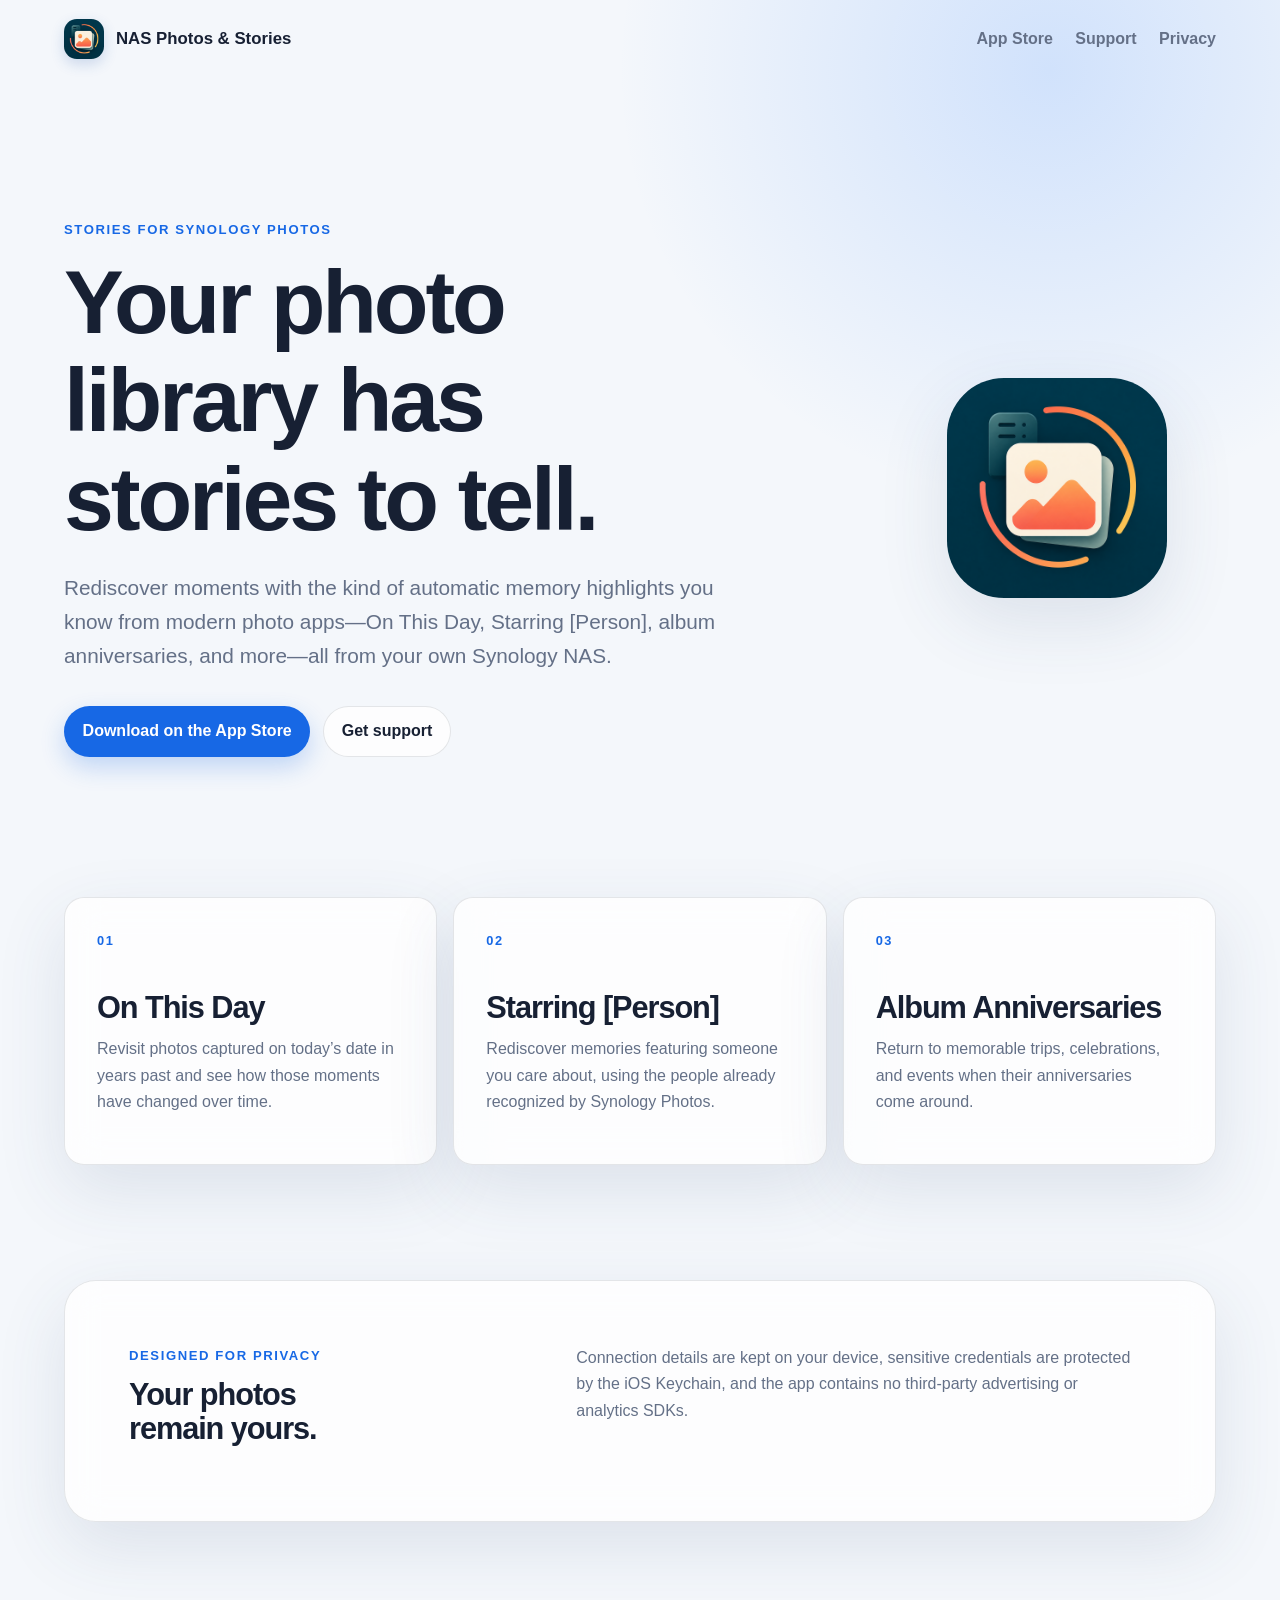
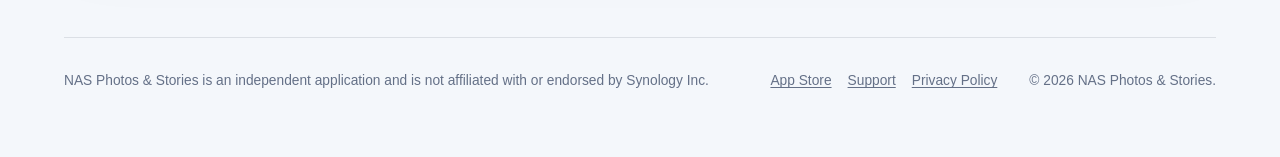
==== index.html @ 628e626d "Stories accent" ====
<!doctype html>
<html lang="en">
<head>
  <meta charset="utf-8">
  <meta name="viewport" content="width=device-width, initial-scale=1">
  <meta name="description" content="Bring Stories to your Synology Photos library with On This Day, Starring a Person, album anniversaries, and more—all from your own NAS.">
  <meta name="color-scheme" content="light dark">
  <title>NAS Photos &amp; Stories</title>
  <link rel="icon" href="assets/app-icon.png">
  <link rel="stylesheet" href="styles.css">
</head>
<body>
  <a class="skip-link" href="#main">Skip to content</a>

  <header class="site-header">
    <a class="brand" href="index.html" aria-label="NAS Photos &amp; Stories home">
      <img src="assets/app-icon.png" width="40" height="40" alt="">
      <span>NAS Photos &amp; Stories</span>
    </a>
    <nav aria-label="Main navigation">
      <a href="https://apps.apple.com/app/nas-photos-stories/id6807876024">App Store</a>
      <a href="support.html">Support</a>
      <a href="privacy.html">Privacy</a>
    </nav>
  </header>

  <main id="main">
    <section class="hero" aria-labelledby="hero-title">
      <div class="hero-copy">
        <p class="eyebrow">Stories for Synology Photos</p>
        <h1 id="hero-title">Your photo library has stories to tell.</h1>
        <p class="intro">Rediscover moments with the kind of automatic memory highlights you know from modern photo apps—On This Day, Starring [Person], album anniversaries, and more—all from your own Synology NAS.</p>
        <div class="hero-actions">
          <a class="button primary" href="https://apps.apple.com/app/nas-photos-stories/id6807876024">Download on the App Store</a>
          <a class="button secondary" href="support.html">Get support</a>
        </div>
      </div>
      <div class="app-mark" aria-hidden="true">
        <img src="assets/app-icon.png" width="220" height="220" alt="">
      </div>
    </section>

    <section class="feature-grid" aria-label="Features">
      <article class="feature-card">
        <span class="feature-number">01</span>
        <h2>On This Day</h2>
        <p>Revisit photos captured on today’s date in years past and see how those moments have changed over time.</p>
      </article>
      <article class="feature-card">
        <span class="feature-number">02</span>
        <h2>Starring [Person]</h2>
        <p>Rediscover memories featuring someone you care about, using the people already recognized by Synology Photos.</p>
      </article>
      <article class="feature-card">
        <span class="feature-number">03</span>
        <h2>Album Anniversaries</h2>
        <p>Return to memorable trips, celebrations, and events when their anniversaries come around.</p>
      </article>
    </section>

    <section class="privacy-callout" aria-labelledby="privacy-title">
      <div>
        <p class="eyebrow">Designed for privacy</p>
        <h2 id="privacy-title">Your photos remain yours.</h2>
      </div>
      <p>Connection details are kept on your device, sensitive credentials are protected by the iOS Keychain, and the app contains no third-party advertising or analytics SDKs.</p>
    </section>
  </main>

  <footer>
    <p>NAS Photos &amp; Stories is an independent application and is not affiliated with or endorsed by Synology Inc.</p>
    <div class="footer-links">
      <a href="https://apps.apple.com/app/nas-photos-stories/id6807876024">App Store</a>
      <a href="support.html">Support</a>
      <a href="privacy.html">Privacy Policy</a>
    </div>
    <p>&copy; 2026 NAS Photos &amp; Stories.</p>
  </footer>
</body>
</html>
---- styles.css ----
:root {
  color-scheme: light dark;
  --page: #f4f7fb;
  --surface: rgba(255, 255, 255, 0.78);
  --surface-solid: #ffffff;
  --ink: #172033;
  --muted: #647087;
  --line: rgba(23, 32, 51, 0.11);
  --accent: #1768e5;
  --accent-strong: #0c4eb8;
  --accent-soft: #e2edff;
  --shadow: 0 24px 70px rgba(47, 72, 117, 0.12);
  --radius-large: 2rem;
  --radius-medium: 1.25rem;
  font-family: -apple-system, BlinkMacSystemFont, "SF Pro Text", "Helvetica Neue", sans-serif;
  font-synthesis: none;
}

* {
  box-sizing: border-box;
}

html {
  scroll-behavior: smooth;
}

body {
  min-width: 20rem;
  margin: 0;
  color: var(--ink);
  background:
    radial-gradient(circle at 82% 4%, rgba(68, 142, 255, 0.2), transparent 27rem),
    var(--page);
  font-size: 1rem;
  line-height: 1.65;
}

a {
  color: var(--accent);
  text-decoration-thickness: 0.08em;
  text-underline-offset: 0.18em;
}

a:hover {
  color: var(--accent-strong);
}

a:focus-visible {
  outline: 3px solid var(--accent);
  outline-offset: 4px;
  border-radius: 0.35rem;
}

.skip-link {
  position: fixed;
  top: 1rem;
  left: 1rem;
  z-index: 10;
  padding: 0.65rem 0.9rem;
  color: white;
  background: var(--accent-strong);
  transform: translateY(-160%);
}

.skip-link:focus {
  transform: translateY(0);
}

.site-header,
main,
footer {
  width: min(72rem, calc(100% - 2rem));
  margin-inline: auto;
}

.site-header {
  display: flex;
  align-items: center;
  justify-content: space-between;
  padding-block: 1.2rem;
}

.brand {
  display: inline-flex;
  align-items: center;
  gap: 0.75rem;
  color: var(--ink);
  font-size: 1.05rem;
  font-weight: 700;
  text-decoration: none;
}

.brand img {
  display: block;
  border-radius: 0.8rem;
  box-shadow: 0 5px 14px rgba(38, 91, 176, 0.2);
}

nav {
  display: flex;
  gap: 1.4rem;
}

nav a {
  color: var(--muted);
  font-weight: 600;
  text-decoration: none;
}

nav a:hover,
nav a[aria-current="page"] {
  color: var(--ink);
}

.hero {
  display: grid;
  grid-template-columns: minmax(0, 1.4fr) minmax(14rem, 0.6fr);
  align-items: center;
  gap: clamp(2rem, 7vw, 6rem);
  min-height: min(45rem, calc(100vh - 5rem));
  padding-block: clamp(4rem, 11vw, 9rem);
}

.hero-copy {
  max-width: 48rem;
}

.eyebrow {
  margin: 0 0 0.75rem;
  color: var(--accent);
  font-size: 0.82rem;
  font-weight: 750;
  letter-spacing: 0.12em;
  text-transform: uppercase;
}

h1,
h2,
p {
  text-wrap: pretty;
}

h1,
h2 {
  margin-top: 0;
  line-height: 1.1;
  letter-spacing: -0.035em;
}

h1 {
  max-width: 14ch;
  margin-bottom: 1.4rem;
  font-size: clamp(2.8rem, 7vw, 5.8rem);
}

h2 {
  margin-bottom: 0.7rem;
  font-size: clamp(1.35rem, 2.4vw, 2rem);
}

p {
  margin-block: 0 1rem;
}

.intro {
  max-width: 43rem;
  color: var(--muted);
  font-size: clamp(1.1rem, 2vw, 1.3rem);
}

.hero-actions {
  display: flex;
  flex-wrap: wrap;
  gap: 0.8rem;
  margin-top: 2rem;
}

.button {
  display: inline-flex;
  align-items: center;
  justify-content: center;
  min-height: 3rem;
  padding: 0.7rem 1.1rem;
  border: 1px solid transparent;
  border-radius: 999px;
  font-weight: 700;
  text-decoration: none;
}

.button.primary {
  color: white;
  background: var(--accent);
  box-shadow: 0 10px 25px rgba(23, 104, 229, 0.24);
}

.button.primary:hover {
  color: white;
  background: var(--accent-strong);
}

.button.secondary {
  color: var(--ink);
  border-color: var(--line);
  background: var(--surface);
}

.app-mark {
  display: grid;
  place-items: center;
  aspect-ratio: 1;
}

.app-mark img {
  display: block;
  width: min(100%, 13.75rem);
  height: auto;
  border-radius: 26%;
  box-shadow: var(--shadow);
}

.feature-grid {
  display: grid;
  grid-template-columns: repeat(3, minmax(0, 1fr));
  gap: 1rem;
  margin-bottom: 1rem;
}

.feature-card,
.support-card,
.privacy-callout,
.contact-card,
.document-content {
  border: 1px solid var(--line);
  background: var(--surface);
  box-shadow: var(--shadow);
  backdrop-filter: blur(18px);
  -webkit-backdrop-filter: blur(18px);
}

.feature-card,
.support-card {
  padding: clamp(1.35rem, 3vw, 2rem);
  border-radius: var(--radius-medium);
}

.feature-number {
  display: block;
  margin-bottom: 2.5rem;
  color: var(--accent);
  font-size: 0.8rem;
  font-weight: 800;
  letter-spacing: 0.12em;
}

.feature-card p,
.support-card p,
.privacy-callout > p,
.contact-card > div:last-child,
.document-content p {
  color: var(--muted);
}

.privacy-callout,
.contact-card {
  display: grid;
  grid-template-columns: minmax(0, 0.75fr) minmax(0, 1.25fr);
  gap: clamp(2rem, 8vw, 7rem);
  align-items: start;
  margin-block: clamp(4rem, 9vw, 8rem);
  padding: clamp(1.6rem, 5vw, 4rem);
  border-radius: var(--radius-large);
}

.privacy-callout p:last-child,
.contact-card p:last-child {
  margin-bottom: 0;
}

.document-page {
  max-width: 64rem;
  padding-block: clamp(4rem, 9vw, 7rem);
}

.document-header {
  margin-bottom: clamp(2.5rem, 7vw, 5rem);
}

.document-header h1 {
  max-width: 18ch;
  font-size: clamp(2.8rem, 7vw, 5rem);
}

.updated {
  color: var(--muted);
  font-size: 0.9rem;
}

.document-content {
  padding: clamp(1.5rem, 6vw, 4.5rem);
  border-radius: var(--radius-large);
}

.document-content section + section {
  padding-top: 2rem;
  border-top: 1px solid var(--line);
  margin-top: 2rem;
}

.document-content h2,
.support-card h2,
.contact-card h2 {
  letter-spacing: -0.02em;
}

.document-content a,
.support-card a,
.contact-card a {
  font-weight: 650;
}

.support-header .button {
  margin-top: 1rem;
}

.support-grid {
  display: grid;
  grid-template-columns: repeat(2, minmax(0, 1fr));
  gap: 1rem;
}

.support-card h2 {
  font-size: 1.25rem;
}

code {
  padding: 0.12em 0.3em;
  border: 1px solid var(--line);
  border-radius: 0.3rem;
  color: var(--ink);
  background: var(--accent-soft);
  font-size: 0.88em;
  overflow-wrap: anywhere;
}

footer {
  display: grid;
  grid-template-columns: minmax(0, 1fr) auto auto;
  gap: 2rem;
  align-items: start;
  padding-block: 2rem 3rem;
  border-top: 1px solid var(--line);
  color: var(--muted);
  font-size: 0.86rem;
}

.footer-links {
  display: flex;
  gap: 1rem;
}

footer a {
  color: var(--muted);
}

@media (max-width: 48rem) {
  .hero {
    grid-template-columns: 1fr;
    min-height: auto;
  }

  .app-mark {
    grid-row: 1;
    justify-content: start;
    width: 8rem;
  }

  .feature-grid,
  .support-grid,
  .privacy-callout,
  .contact-card {
    grid-template-columns: 1fr;
  }

  footer {
    grid-template-columns: 1fr;
    gap: 0.8rem;
  }
}

@media (max-width: 32rem) {
  .site-header {
    align-items: flex-start;
  }

  .brand span {
    display: none;
  }

  nav {
    gap: 1rem;
  }

  h1 {
    font-size: clamp(2.4rem, 13vw, 3.4rem);
  }

  .hero-actions {
    align-items: stretch;
    flex-direction: column;
  }
}

@media (prefers-reduced-motion: reduce) {
  html {
    scroll-behavior: auto;
  }
}

@media (prefers-color-scheme: dark) {
  :root {
    --page: #0a1020;
    --surface: rgba(22, 31, 51, 0.8);
    --surface-solid: #161f33;
    --ink: #f5f8ff;
    --muted: #adb8cc;
    --line: rgba(219, 229, 255, 0.13);
    --accent: #70a9ff;
    --accent-strong: #9fc5ff;
    --accent-soft: #182d51;
    --shadow: 0 24px 70px rgba(0, 0, 0, 0.25);
  }

  body {
    background:
      radial-gradient(circle at 82% 4%, rgba(29, 92, 188, 0.25), transparent 27rem),
      var(--page);
  }

  .button.primary {
    color: #081126;
  }

  .button.primary:hover {
    color: #081126;
  }

}
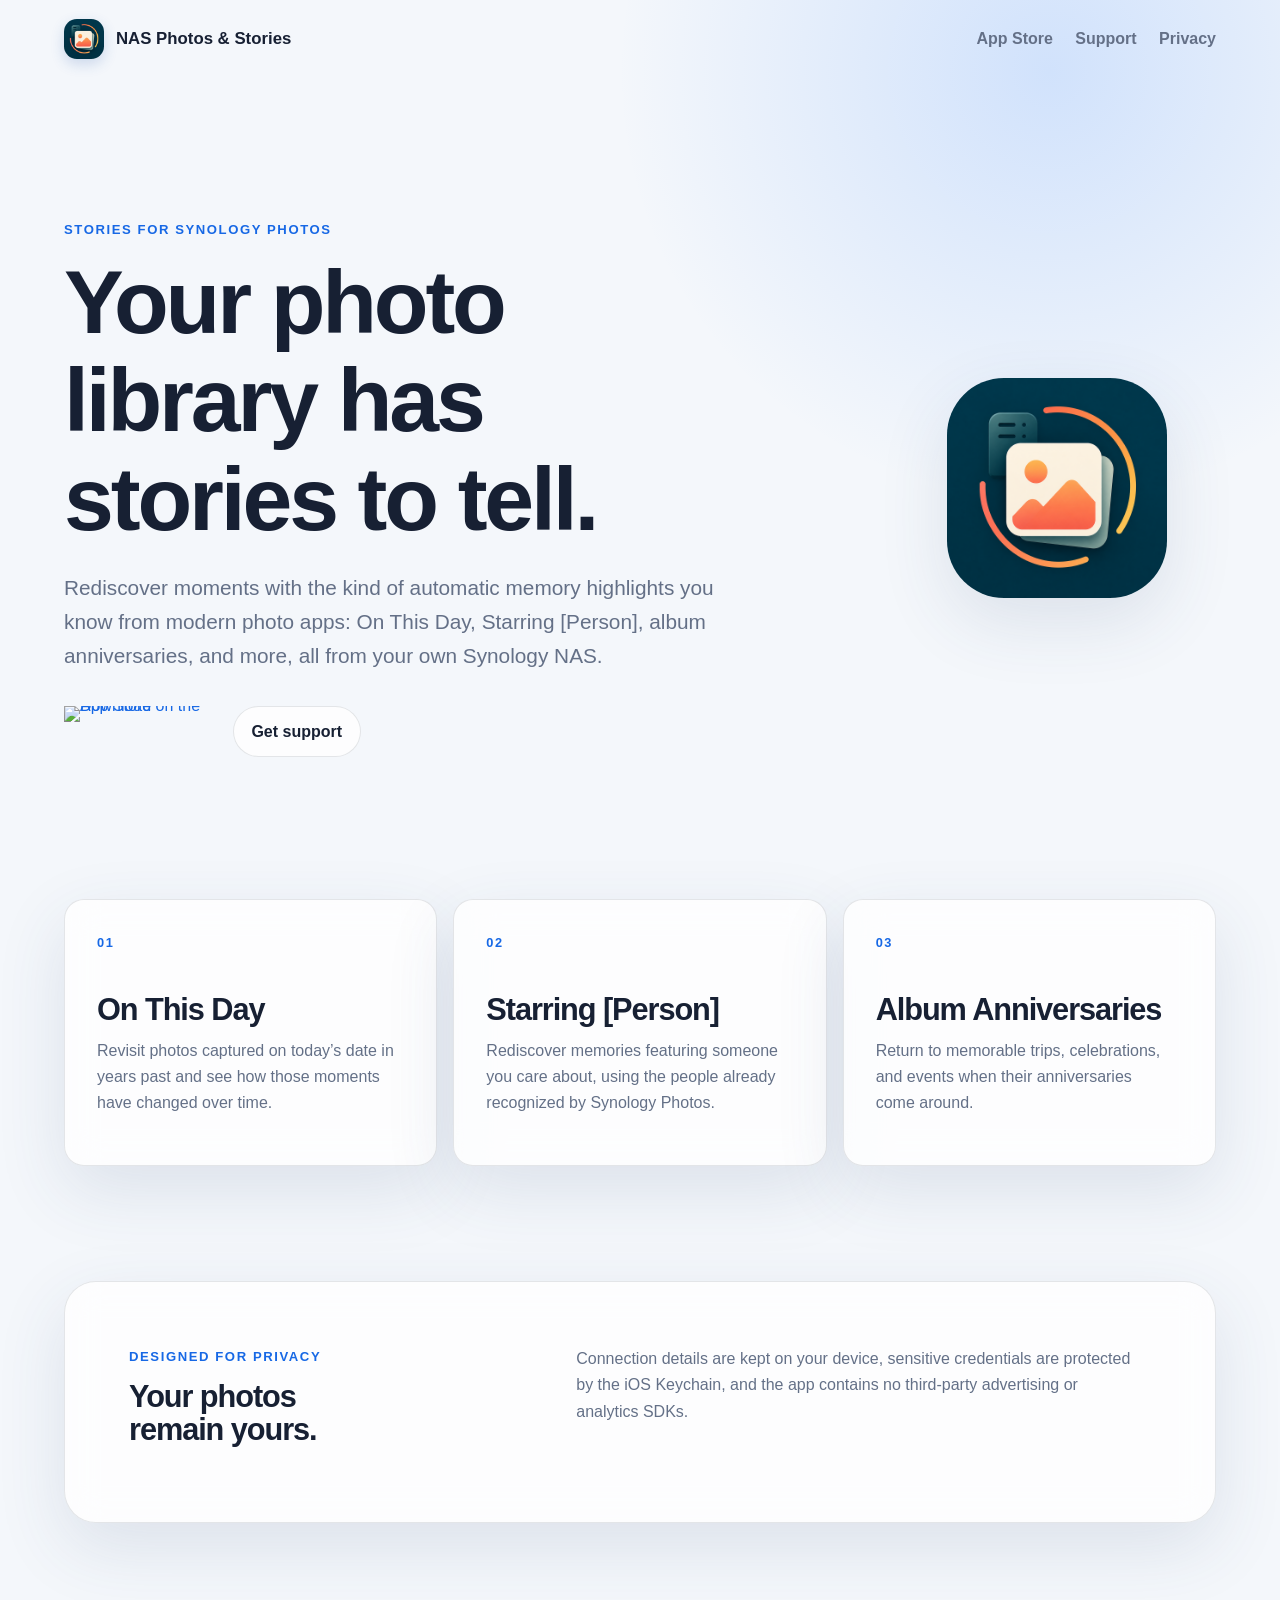
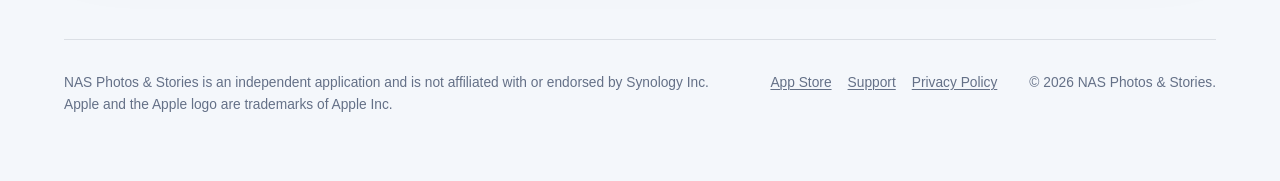
==== commit d1858232: "apple badge added" ====
--- a/index.html
+++ b/index.html
@@ -29,9 +29,11 @@
       <div class="hero-copy">
         <p class="eyebrow">Stories for Synology Photos</p>
         <h1 id="hero-title">Your photo library has stories to tell.</h1>
-        <p class="intro">Rediscover moments with the kind of automatic memory highlights you know from modern photo apps—On This Day, Starring [Person], album anniversaries, and more—all from your own Synology NAS.</p>
+        <p class="intro">Rediscover moments with the kind of automatic memory highlights you know from modern photo apps: On This Day, Starring [Person], album anniversaries, and more, all from your own Synology NAS.</p>
         <div class="hero-actions">
-          <a class="button primary" href="https://apps.apple.com/app/nas-photos-stories/id6807876024">Download on the App Store</a>
+          <a class="app-store-badge" href="https://apps.apple.com/app/nas-photos-stories/id6807876024" aria-label="Download NAS Photos &amp; Stories on the App Store">
+            <img src="https://tools.applemediaservices.com/api/badges/download-on-the-app-store/black/en-us?size=250x83" width="180" height="60" alt="Download on the App Store">
+          </a>
           <a class="button secondary" href="support.html">Get support</a>
         </div>
       </div>
@@ -68,7 +70,7 @@
   </main>
 
   <footer>
-    <p>NAS Photos &amp; Stories is an independent application and is not affiliated with or endorsed by Synology Inc.</p>
+    <p>NAS Photos &amp; Stories is an independent application and is not affiliated with or endorsed by Synology Inc. Apple and the Apple logo are trademarks of Apple Inc.</p>
     <div class="footer-links">
       <a href="https://apps.apple.com/app/nas-photos-stories/id6807876024">App Store</a>
       <a href="support.html">Support</a>
--- a/styles.css
+++ b/styles.css
@@ -171,8 +171,22 @@
 .hero-actions {
   display: flex;
   flex-wrap: wrap;
+  align-items: center;
   gap: 0.8rem;
   margin-top: 2rem;
+}
+
+.app-store-badge {
+  display: inline-flex;
+  flex: 0 0 auto;
+  line-height: 0;
+  text-decoration: none;
+}
+
+.app-store-badge img {
+  display: block;
+  width: auto;
+  height: 3.25rem;
 }
 
 .button {
@@ -407,6 +421,10 @@
   .hero-actions {
     align-items: stretch;
     flex-direction: column;
+  }
+
+  .app-store-badge {
+    align-self: flex-start;
   }
 }
 
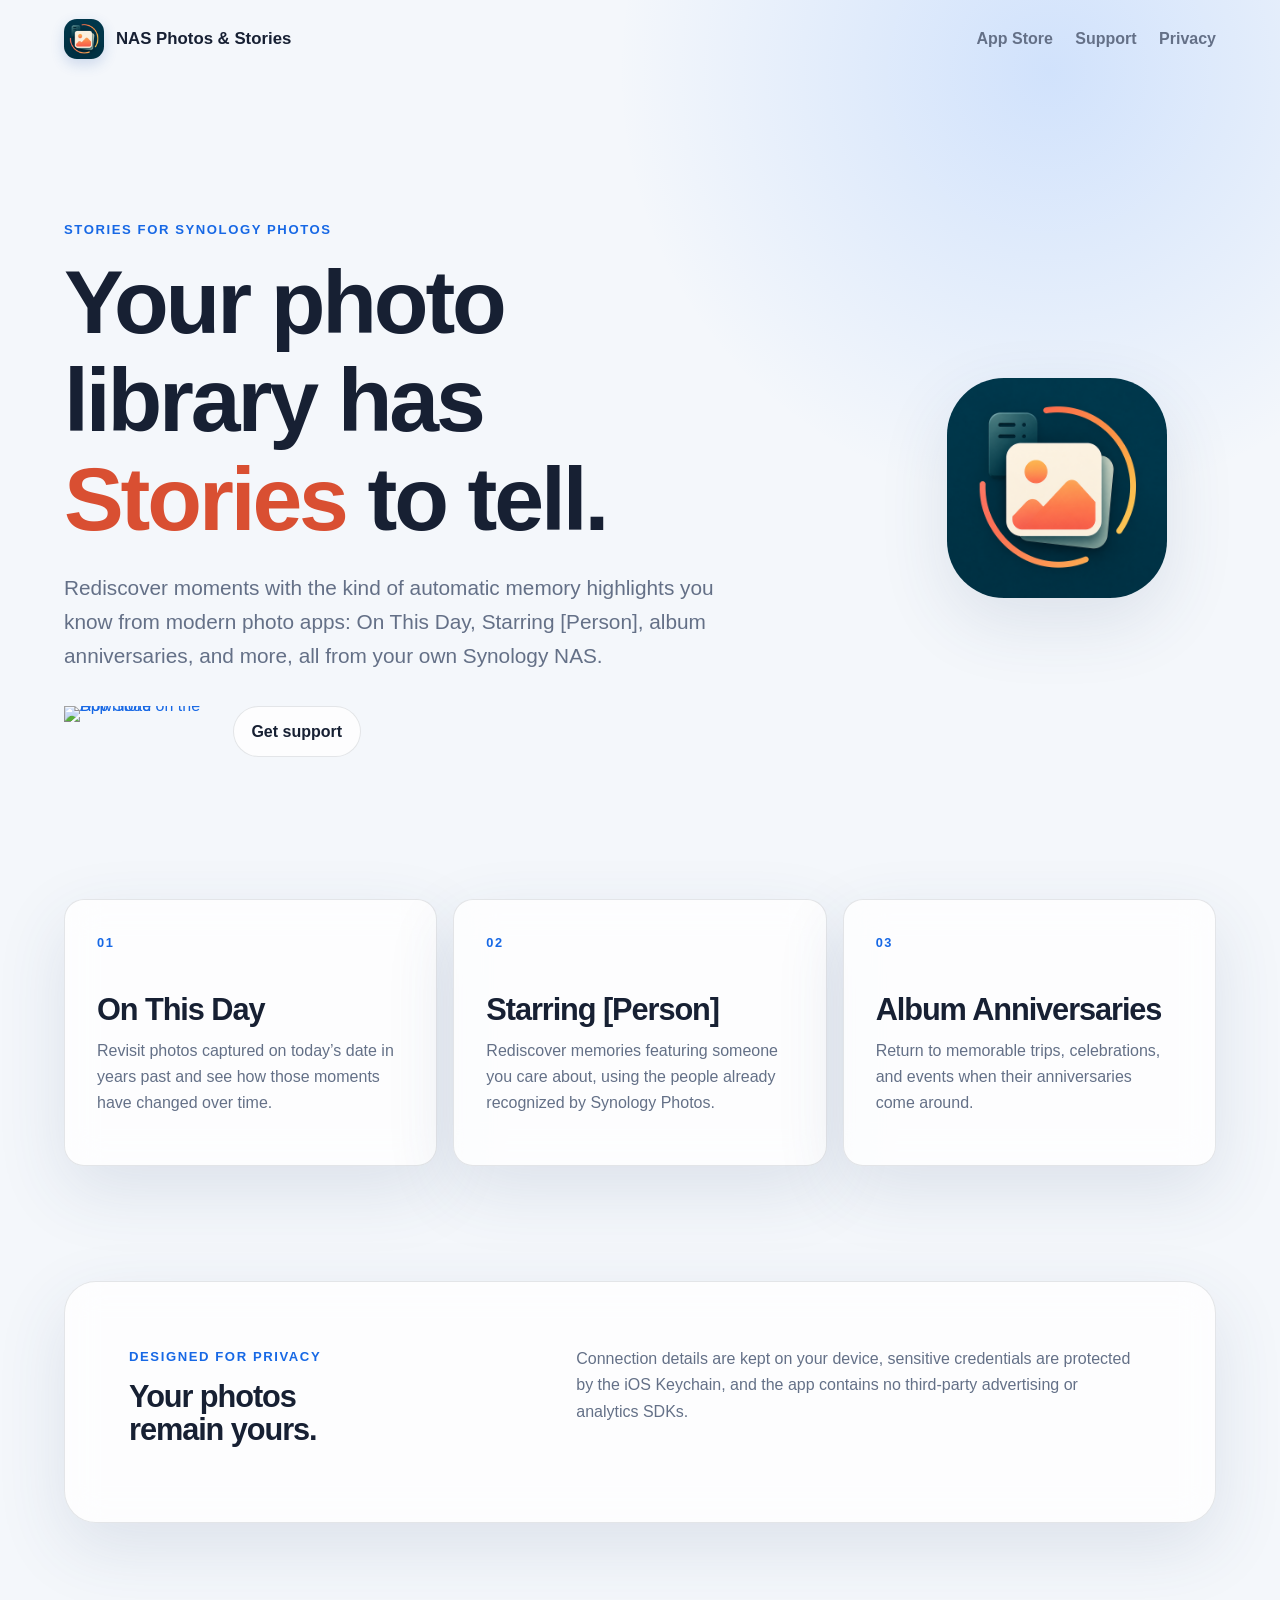
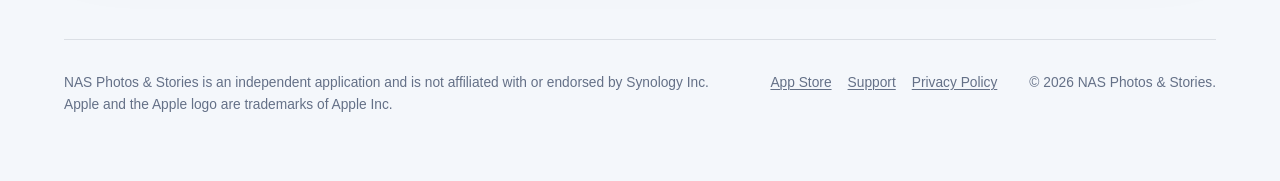
==== commit 01e43a43: "seo improved" ====
--- a/index.html
+++ b/index.html
@@ -5,15 +5,65 @@
   <meta name="viewport" content="width=device-width, initial-scale=1">
   <meta name="description" content="Bring Stories to your Synology Photos library with On This Day, Starring a Person, album anniversaries, and more—all from your own NAS.">
   <meta name="color-scheme" content="light dark">
-  <title>NAS Photos &amp; Stories</title>
-  <link rel="icon" href="assets/app-icon.png">
+  <meta name="apple-itunes-app" content="app-id=6807876024">
+  <meta property="og:type" content="website">
+  <meta property="og:site_name" content="NAS Photos &amp; Stories">
+  <meta property="og:title" content="NAS Photos &amp; Stories — Memories for Synology Photos">
+  <meta property="og:description" content="Bring Stories to your Synology Photos library with On This Day, Starring a Person, album anniversaries, and more—all from your own NAS.">
+  <meta property="og:url" content="https://nasstories.app/">
+  <meta property="og:image" content="https://nasstories.app/assets/app-icon.png">
+  <meta property="og:image:width" content="1024">
+  <meta property="og:image:height" content="1024">
+  <meta property="og:image:alt" content="NAS Photos &amp; Stories app icon">
+  <meta name="twitter:card" content="summary">
+  <meta name="twitter:title" content="NAS Photos &amp; Stories — Memories for Synology Photos">
+  <meta name="twitter:description" content="Bring Stories to your Synology Photos library with On This Day, Starring a Person, album anniversaries, and more—all from your own NAS.">
+  <meta name="twitter:image" content="https://nasstories.app/assets/app-icon.png">
+  <title>NAS Photos &amp; Stories — Memories for Synology Photos</title>
+  <link rel="canonical" href="https://nasstories.app/">
+  <link rel="icon" href="assets/app-icon.png" type="image/png">
+  <link rel="apple-touch-icon" href="assets/app-icon.png">
   <link rel="stylesheet" href="styles.css">
+  <script type="application/ld+json">
+    {
+      "@context": "https://schema.org",
+      "@graph": [
+        {
+          "@type": "WebSite",
+          "@id": "https://nasstories.app/#website",
+          "url": "https://nasstories.app/",
+          "name": "NAS Photos & Stories"
+        },
+        {
+          "@type": "MobileApplication",
+          "@id": "https://nasstories.app/#app",
+          "name": "NAS Photos & Stories",
+          "description": "Bring Stories to your Synology Photos library with On This Day, Starring a Person, album anniversaries, and more—all from your own NAS.",
+          "url": "https://nasstories.app/",
+          "downloadUrl": "https://apps.apple.com/app/nas-photos-stories/id6807876024",
+          "image": "https://nasstories.app/assets/app-icon.png",
+          "operatingSystem": "iOS 18.0 or later, iPadOS 18.0 or later",
+          "applicationCategory": "MultimediaApplication",
+          "author": {
+            "@type": "Person",
+            "name": "Oleksandr Masliichuk"
+          },
+          "offers": {
+            "@type": "Offer",
+            "price": "0",
+            "priceCurrency": "USD"
+          },
+          "sameAs": "https://apps.apple.com/app/nas-photos-stories/id6807876024"
+        }
+      ]
+    }
+  </script>
 </head>
 <body>
   <a class="skip-link" href="#main">Skip to content</a>
 
   <header class="site-header">
-    <a class="brand" href="index.html" aria-label="NAS Photos &amp; Stories home">
+    <a class="brand" href="./" aria-label="NAS Photos &amp; Stories home">
       <img src="assets/app-icon.png" width="40" height="40" alt="">
       <span>NAS Photos &amp; Stories</span>
     </a>
@@ -28,7 +78,7 @@
     <section class="hero" aria-labelledby="hero-title">
       <div class="hero-copy">
         <p class="eyebrow">Stories for Synology Photos</p>
-        <h1 id="hero-title">Your photo library has stories to tell.</h1>
+        <h1 id="hero-title">Your photo library has <span class="story-highlight">Stories</span> to tell.</h1>
         <p class="intro">Rediscover moments with the kind of automatic memory highlights you know from modern photo apps: On This Day, Starring [Person], album anniversaries, and more, all from your own Synology NAS.</p>
         <div class="hero-actions">
           <a class="app-store-badge" href="https://apps.apple.com/app/nas-photos-stories/id6807876024" aria-label="Download NAS Photos &amp; Stories on the App Store">
--- a/styles.css
+++ b/styles.css
@@ -9,6 +9,7 @@
   --accent: #1768e5;
   --accent-strong: #0c4eb8;
   --accent-soft: #e2edff;
+  --story-accent: #d94f32;
   --shadow: 0 24px 70px rgba(47, 72, 117, 0.12);
   --radius-large: 2rem;
   --radius-medium: 1.25rem;
@@ -151,6 +152,10 @@
   max-width: 14ch;
   margin-bottom: 1.4rem;
   font-size: clamp(2.8rem, 7vw, 5.8rem);
+}
+
+.story-highlight {
+  color: var(--story-accent);
 }
 
 h2 {
@@ -445,6 +450,7 @@
     --accent: #70a9ff;
     --accent-strong: #9fc5ff;
     --accent-soft: #182d51;
+    --story-accent: #ff9274;
     --shadow: 0 24px 70px rgba(0, 0, 0, 0.25);
   }
 
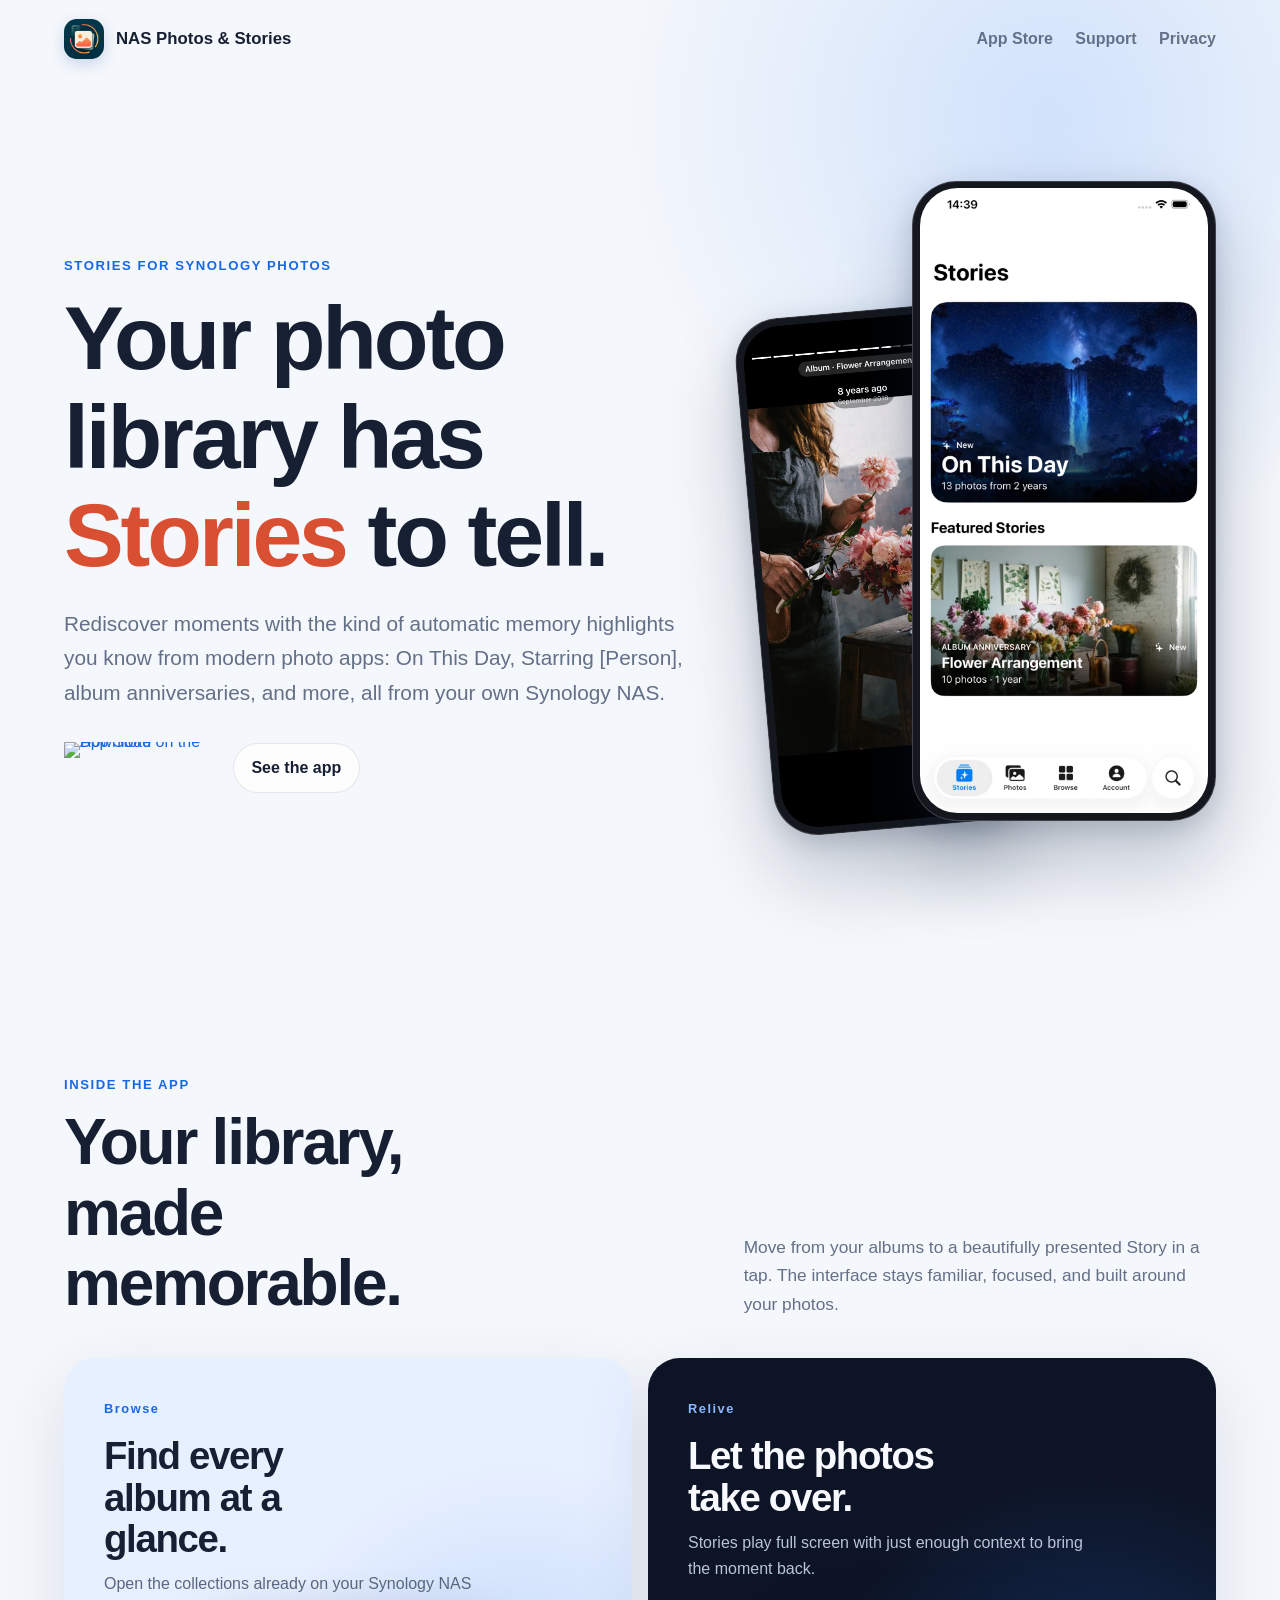
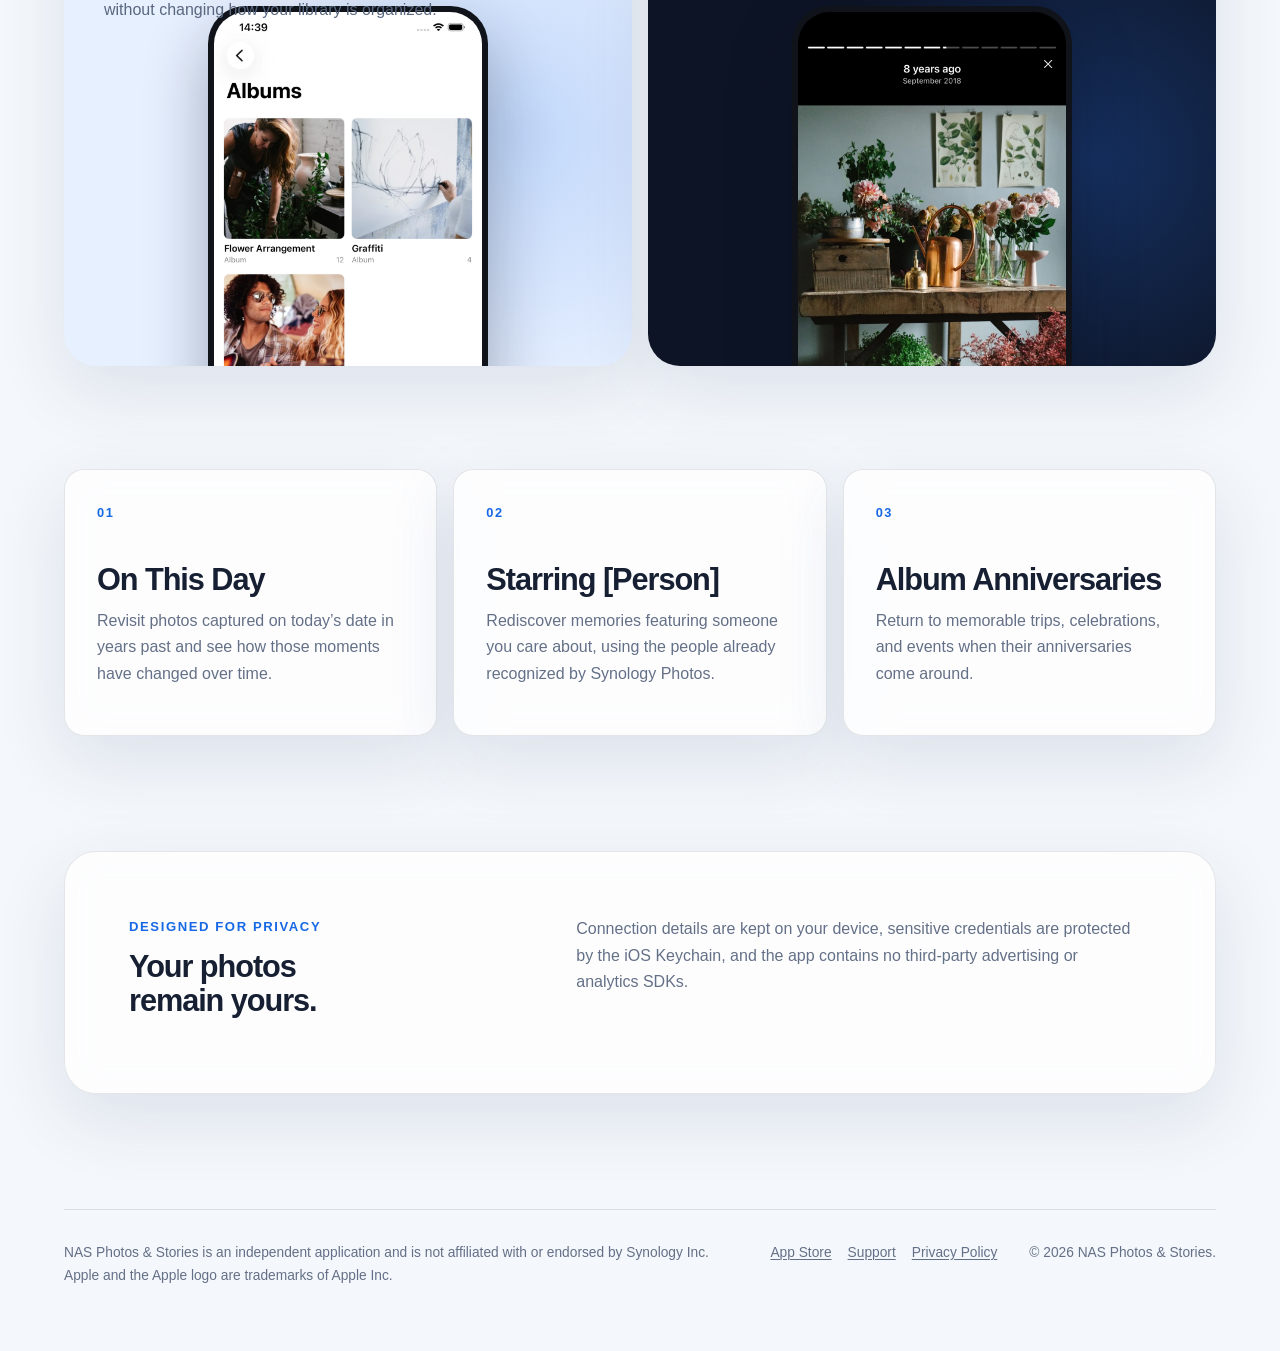
==== commit 55152cca: "update homepage" ====
--- a/index.html
+++ b/index.html
@@ -23,7 +23,8 @@
   <link rel="canonical" href="https://nasstories.app/">
   <link rel="icon" href="assets/app-icon.png" type="image/png">
   <link rel="apple-touch-icon" href="assets/app-icon.png">
-  <link rel="stylesheet" href="styles.css">
+  <link rel="preload" as="image" href="assets/app-stories.webp" type="image/webp">
+  <link rel="stylesheet" href="styles.css?v=20261001-2">
   <script type="application/ld+json">
     {
       "@context": "https://schema.org",
@@ -84,11 +85,50 @@
           <a class="app-store-badge" href="https://apps.apple.com/app/nas-photos-stories/id6807876024" aria-label="Download NAS Photos &amp; Stories on the App Store">
             <img src="https://tools.applemediaservices.com/api/badges/download-on-the-app-store/black/en-us?size=250x83" width="180" height="60" alt="Download on the App Store">
           </a>
-          <a class="button secondary" href="support.html">Get support</a>
+          <a class="button secondary" href="#inside-app">See the app</a>
         </div>
       </div>
-      <div class="app-mark" aria-hidden="true">
-        <img src="assets/app-icon.png" width="220" height="220" alt="">
+      <div class="hero-preview" aria-label="A preview of the NAS Photos &amp; Stories app">
+        <figure class="phone-frame phone-frame-back">
+          <img src="assets/app-album-story.webp" width="900" height="1948" alt="An album anniversary Story playing full screen in the app">
+        </figure>
+        <figure class="phone-frame phone-frame-front">
+          <img src="assets/app-stories.webp" width="900" height="1948" alt="The Stories screen showing On This Day and an album anniversary">
+        </figure>
+      </div>
+    </section>
+
+    <section class="app-showcase" id="inside-app" aria-labelledby="showcase-title">
+      <div class="showcase-heading">
+        <div>
+          <p class="eyebrow">Inside the app</p>
+          <h2 id="showcase-title">Your library, made memorable.</h2>
+        </div>
+        <p>Move from your albums to a beautifully presented Story in a tap. The interface stays familiar, focused, and built around your photos.</p>
+      </div>
+
+      <div class="showcase-grid">
+        <article class="showcase-card showcase-card-light">
+          <div class="showcase-copy">
+            <span class="feature-number">Browse</span>
+            <h3>Find every album at a glance.</h3>
+            <p>Open the collections already on your Synology NAS without changing how your library is organized.</p>
+          </div>
+          <figure class="showcase-screen">
+            <img src="assets/app-albums.webp" width="900" height="1948" loading="lazy" alt="Albums screen with a grid of photo albums">
+          </figure>
+        </article>
+
+        <article class="showcase-card showcase-card-dark">
+          <div class="showcase-copy">
+            <span class="feature-number">Relive</span>
+            <h3>Let the photos take over.</h3>
+            <p>Stories play full screen with just enough context to bring the moment back.</p>
+          </div>
+          <figure class="showcase-screen">
+            <img src="assets/app-memory.webp" width="900" height="1948" loading="lazy" alt="A full-screen On This Day Story from eight years ago">
+          </figure>
+        </article>
       </div>
     </section>
 
--- a/styles.css
+++ b/styles.css
@@ -115,11 +115,11 @@
 
 .hero {
   display: grid;
-  grid-template-columns: minmax(0, 1.4fr) minmax(14rem, 0.6fr);
+  grid-template-columns: minmax(0, 1.15fr) minmax(24rem, 0.85fr);
   align-items: center;
-  gap: clamp(2rem, 7vw, 6rem);
+  gap: clamp(2rem, 5vw, 4.5rem);
   min-height: min(45rem, calc(100vh - 5rem));
-  padding-block: clamp(4rem, 11vw, 9rem);
+  padding-block: clamp(3.5rem, 8vw, 7rem);
 }
 
 .hero-copy {
@@ -223,18 +223,160 @@
   background: var(--surface);
 }
 
-.app-mark {
+.hero-preview {
+  position: relative;
+  min-height: 43rem;
+  isolation: isolate;
+}
+
+.hero-preview::before {
+  position: absolute;
+  inset: 10% 0 14% 2%;
+  z-index: -1;
+  border-radius: 50%;
+  background: radial-gradient(circle, rgba(72, 143, 255, 0.3), rgba(72, 143, 255, 0) 68%);
+  content: "";
+  filter: blur(16px);
+}
+
+.phone-frame {
+  position: absolute;
+  margin: 0;
+  padding: 0.42rem;
+  border: 1px solid rgba(255, 255, 255, 0.18);
+  border-radius: 2.8rem;
+  background: #14171d;
+  box-shadow: 0 2.5rem 5rem rgba(18, 35, 64, 0.24), 0 0.5rem 1.5rem rgba(18, 35, 64, 0.16);
+  line-height: 0;
+  overflow: hidden;
+}
+
+.phone-frame img {
+  display: block;
+  width: 100%;
+  height: auto;
+  border-radius: 2.35rem;
+}
+
+.phone-frame-back {
+  bottom: 2.5rem;
+  left: 0;
+  z-index: 1;
+  width: 15.5rem;
+  transform: rotate(-5deg);
+}
+
+.phone-frame-front {
+  top: 0;
+  right: 0;
+  z-index: 2;
+  width: 19rem;
+}
+
+.app-showcase {
+  margin-block: clamp(2rem, 8vw, 7rem);
+}
+
+.showcase-heading {
   display: grid;
-  place-items: center;
-  aspect-ratio: 1;
-}
-
-.app-mark img {
+  grid-template-columns: minmax(0, 1.1fr) minmax(18rem, 0.9fr);
+  gap: clamp(2rem, 8vw, 7rem);
+  align-items: end;
+  margin-bottom: clamp(1.5rem, 4vw, 2.5rem);
+}
+
+.showcase-heading h2 {
+  max-width: 13ch;
+  margin-bottom: 0;
+  font-size: clamp(2.2rem, 5vw, 4.25rem);
+}
+
+.showcase-heading > p {
+  max-width: 38rem;
+  margin-bottom: 0;
+  color: var(--muted);
+  font-size: 1.08rem;
+}
+
+.showcase-grid {
+  display: grid;
+  grid-template-columns: repeat(2, minmax(0, 1fr));
+  gap: 1rem;
+}
+
+.showcase-card {
+  position: relative;
+  height: 38rem;
+  padding: clamp(1.5rem, 4vw, 2.5rem);
+  border-radius: var(--radius-large);
+  box-shadow: var(--shadow);
+  overflow: hidden;
+}
+
+.showcase-card-light {
+  color: #172033;
+  background:
+    radial-gradient(circle at 80% 62%, rgba(58, 128, 232, 0.22), transparent 17rem),
+    #e7f0ff;
+}
+
+.showcase-card-dark {
+  color: #f7f9ff;
+  background:
+    radial-gradient(circle at 78% 66%, rgba(40, 112, 230, 0.3), transparent 18rem),
+    #0d1425;
+}
+
+.showcase-card .feature-number {
+  margin-bottom: 1rem;
+}
+
+.showcase-card-dark .feature-number {
+  color: #8bb8ff;
+}
+
+.showcase-copy {
+  position: relative;
+  z-index: 2;
+  max-width: 25rem;
+}
+
+.showcase-copy h3 {
+  max-width: 13ch;
+  margin: 0 0 0.7rem;
+  font-size: clamp(1.7rem, 3vw, 2.5rem);
+  line-height: 1.08;
+  letter-spacing: -0.035em;
+}
+
+.showcase-copy p {
+  max-width: 29rem;
+  color: #59677f;
+}
+
+.showcase-card-dark .showcase-copy p {
+  color: #b9c4d8;
+}
+
+.showcase-screen {
+  position: absolute;
+  top: 15.5rem;
+  left: 50%;
+  width: min(17.5rem, 58%);
+  margin: 0;
+  padding: 0.35rem;
+  border-radius: 2.35rem;
+  background: #101319;
+  box-shadow: 0 1.75rem 4rem rgba(10, 20, 38, 0.32);
+  line-height: 0;
+  transform: translateX(-50%);
+}
+
+.showcase-screen img {
   display: block;
-  width: min(100%, 13.75rem);
+  width: 100%;
   height: auto;
-  border-radius: 26%;
-  box-shadow: var(--shadow);
+  border-radius: 2rem;
 }
 
 .feature-grid {
@@ -381,16 +523,60 @@
   color: var(--muted);
 }
 
-@media (max-width: 48rem) {
+@media (max-width: 64rem) {
   .hero {
     grid-template-columns: 1fr;
     min-height: auto;
   }
 
-  .app-mark {
-    grid-row: 1;
-    justify-content: start;
-    width: 8rem;
+  .hero-preview {
+    width: min(100%, 28rem);
+    margin-inline: auto;
+  }
+
+  .showcase-heading,
+  .showcase-grid {
+    grid-template-columns: 1fr;
+  }
+
+  .showcase-heading {
+    gap: 1rem;
+  }
+}
+
+@media (min-width: 48.01rem) and (max-width: 64rem) {
+  .showcase-card {
+    height: 32rem;
+  }
+
+  .showcase-copy {
+    max-width: 45%;
+  }
+
+  .showcase-screen {
+    top: 2.5rem;
+    right: clamp(2.5rem, 8vw, 6rem);
+    left: auto;
+    width: 17.5rem;
+    transform: none;
+  }
+}
+
+@media (max-width: 48rem) {
+  .hero-preview {
+    min-height: 35rem;
+  }
+
+  .hero-preview::before {
+    inset: 10% 0 14%;
+  }
+
+  .phone-frame-back {
+    width: 12.5rem;
+  }
+
+  .phone-frame-front {
+    width: 16rem;
   }
 
   .feature-grid,
@@ -400,6 +586,10 @@
     grid-template-columns: 1fr;
   }
 
+  .showcase-card {
+    height: 38rem;
+  }
+
   footer {
     grid-template-columns: 1fr;
     gap: 0.8rem;
@@ -430,6 +620,33 @@
 
   .app-store-badge {
     align-self: flex-start;
+  }
+
+  .hero-preview {
+    min-height: 31rem;
+  }
+
+  .phone-frame-back {
+    bottom: 1.75rem;
+    width: 10.5rem;
+  }
+
+  .phone-frame-front {
+    width: min(14rem, 68vw);
+  }
+
+  .phone-frame,
+  .phone-frame img {
+    border-radius: 2.15rem;
+  }
+
+  .showcase-card {
+    height: 38rem;
+  }
+
+  .showcase-screen {
+    top: 16rem;
+    width: min(14.5rem, 72%);
   }
 }
 
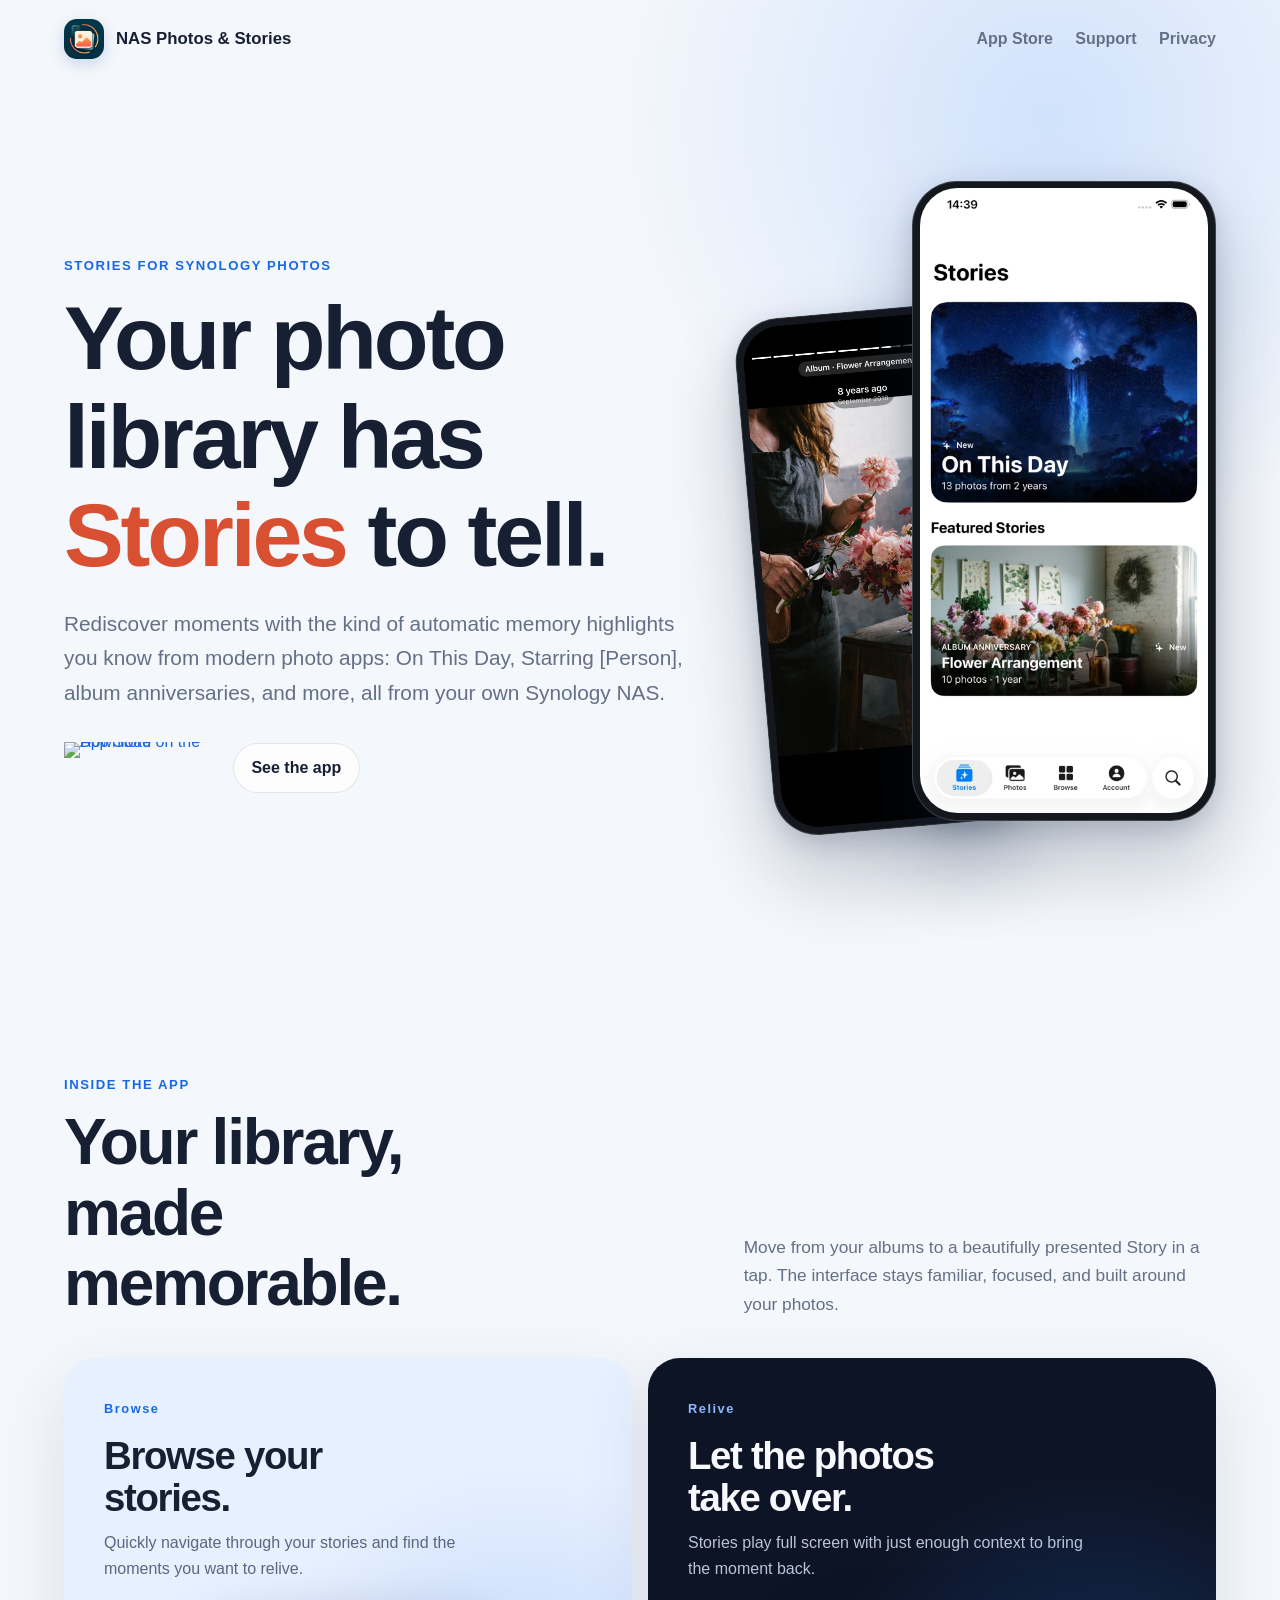
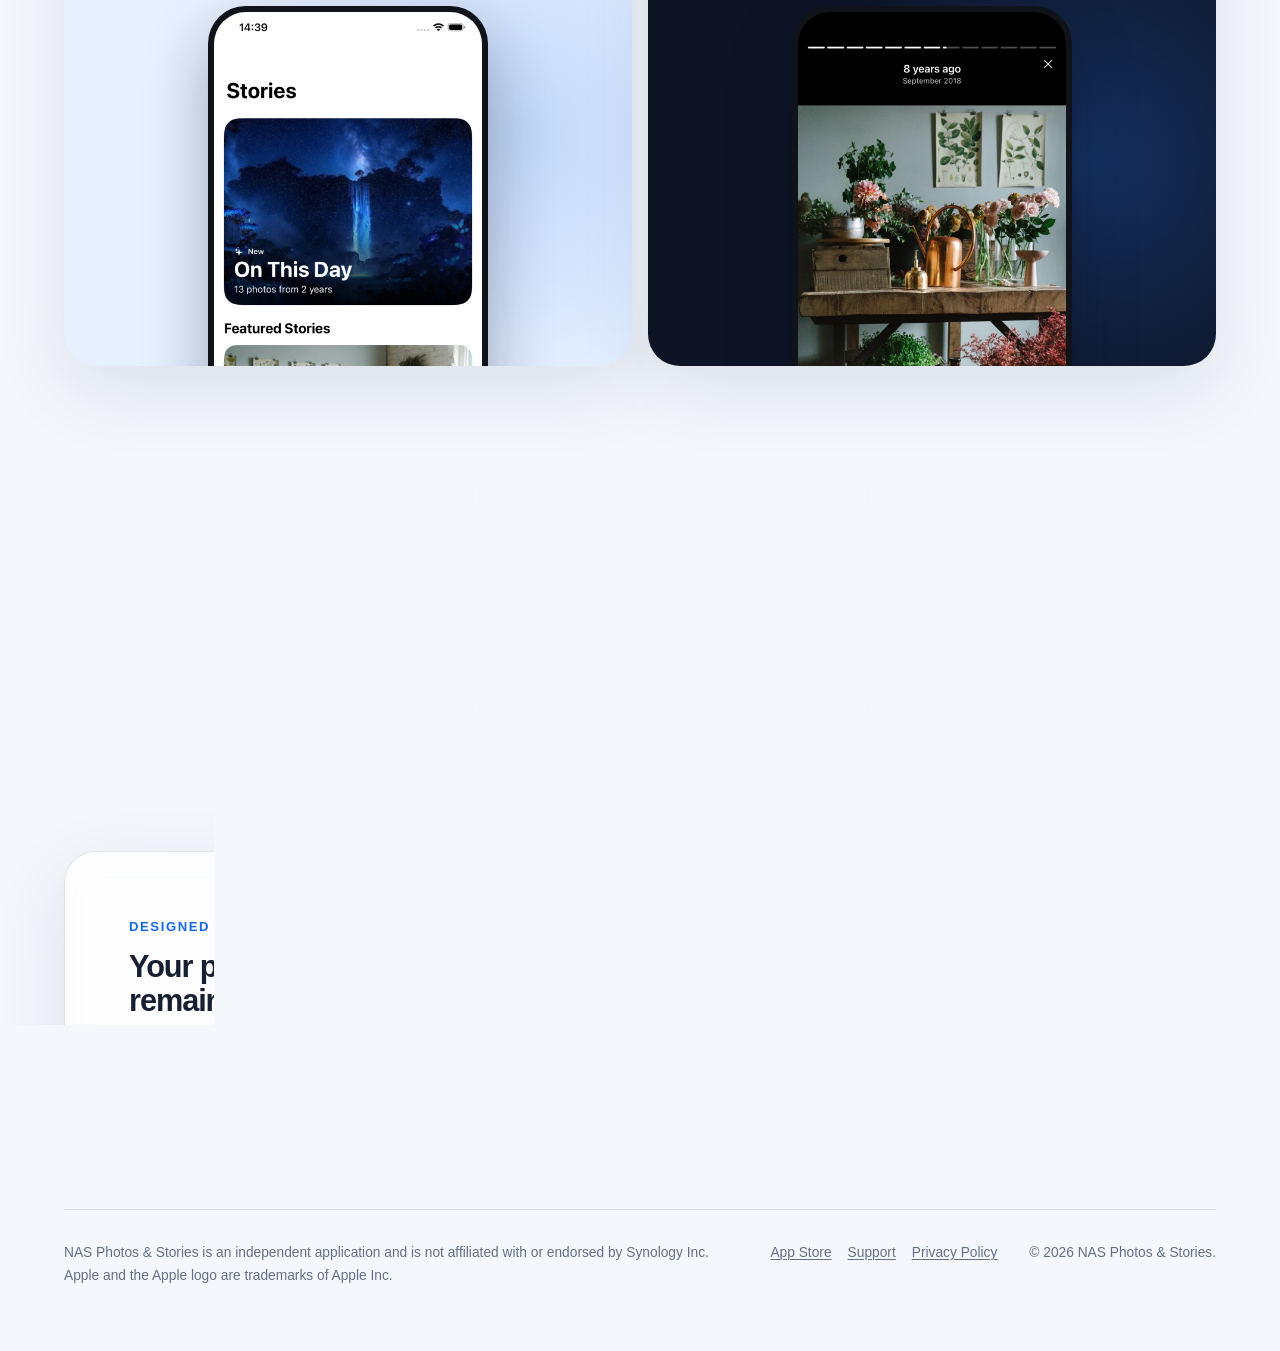
==== commit 9f553d30: "update homepage copy" ====
--- a/index.html
+++ b/index.html
@@ -1,6 +1,15 @@
 <!doctype html>
 <html lang="en">
 <head>
+  <!-- Google tag (gtag.js) -->
+  <script async src="https://www.googletagmanager.com/gtag/js?id=G-BH10E3C2WW"></script>
+  <script>
+    window.dataLayer = window.dataLayer || [];
+    function gtag(){dataLayer.push(arguments);}
+    gtag('js', new Date());
+
+    gtag('config', 'G-BH10E3C2WW');
+  </script>
   <meta charset="utf-8">
   <meta name="viewport" content="width=device-width, initial-scale=1">
   <meta name="description" content="Bring Stories to your Synology Photos library with On This Day, Starring a Person, album anniversaries, and more—all from your own NAS.">
@@ -11,14 +20,16 @@
   <meta property="og:title" content="NAS Photos &amp; Stories — Memories for Synology Photos">
   <meta property="og:description" content="Bring Stories to your Synology Photos library with On This Day, Starring a Person, album anniversaries, and more—all from your own NAS.">
   <meta property="og:url" content="https://nasstories.app/">
-  <meta property="og:image" content="https://nasstories.app/assets/app-icon.png">
-  <meta property="og:image:width" content="1024">
-  <meta property="og:image:height" content="1024">
-  <meta property="og:image:alt" content="NAS Photos &amp; Stories app icon">
-  <meta name="twitter:card" content="summary">
+  <meta property="og:image" content="https://nasstories.app/assets/social-share.png">
+  <meta property="og:image:type" content="image/png">
+  <meta property="og:image:width" content="1200">
+  <meta property="og:image:height" content="630">
+  <meta property="og:image:alt" content="NAS Photos &amp; Stories — Your photo library has Stories to tell">
+  <meta name="twitter:card" content="summary_large_image">
   <meta name="twitter:title" content="NAS Photos &amp; Stories — Memories for Synology Photos">
   <meta name="twitter:description" content="Bring Stories to your Synology Photos library with On This Day, Starring a Person, album anniversaries, and more—all from your own NAS.">
-  <meta name="twitter:image" content="https://nasstories.app/assets/app-icon.png">
+  <meta name="twitter:image" content="https://nasstories.app/assets/social-share.png">
+  <meta name="twitter:image:alt" content="NAS Photos &amp; Stories — Your photo library has Stories to tell">
   <title>NAS Photos &amp; Stories — Memories for Synology Photos</title>
   <link rel="canonical" href="https://nasstories.app/">
   <link rel="icon" href="assets/app-icon.png" type="image/png">
@@ -111,11 +122,11 @@
         <article class="showcase-card showcase-card-light">
           <div class="showcase-copy">
             <span class="feature-number">Browse</span>
-            <h3>Find every album at a glance.</h3>
-            <p>Open the collections already on your Synology NAS without changing how your library is organized.</p>
+            <h3>Browse your stories.</h3>
+            <p>Quickly navigate through your stories and find the moments you want to relive.</p>
           </div>
           <figure class="showcase-screen">
-            <img src="assets/app-albums.webp" width="900" height="1948" loading="lazy" alt="Albums screen with a grid of photo albums">
+            <img src="assets/app-stories.webp" width="900" height="1948" loading="lazy" alt="Stories screen showing On This Day and an album anniversary">
           </figure>
         </article>
 
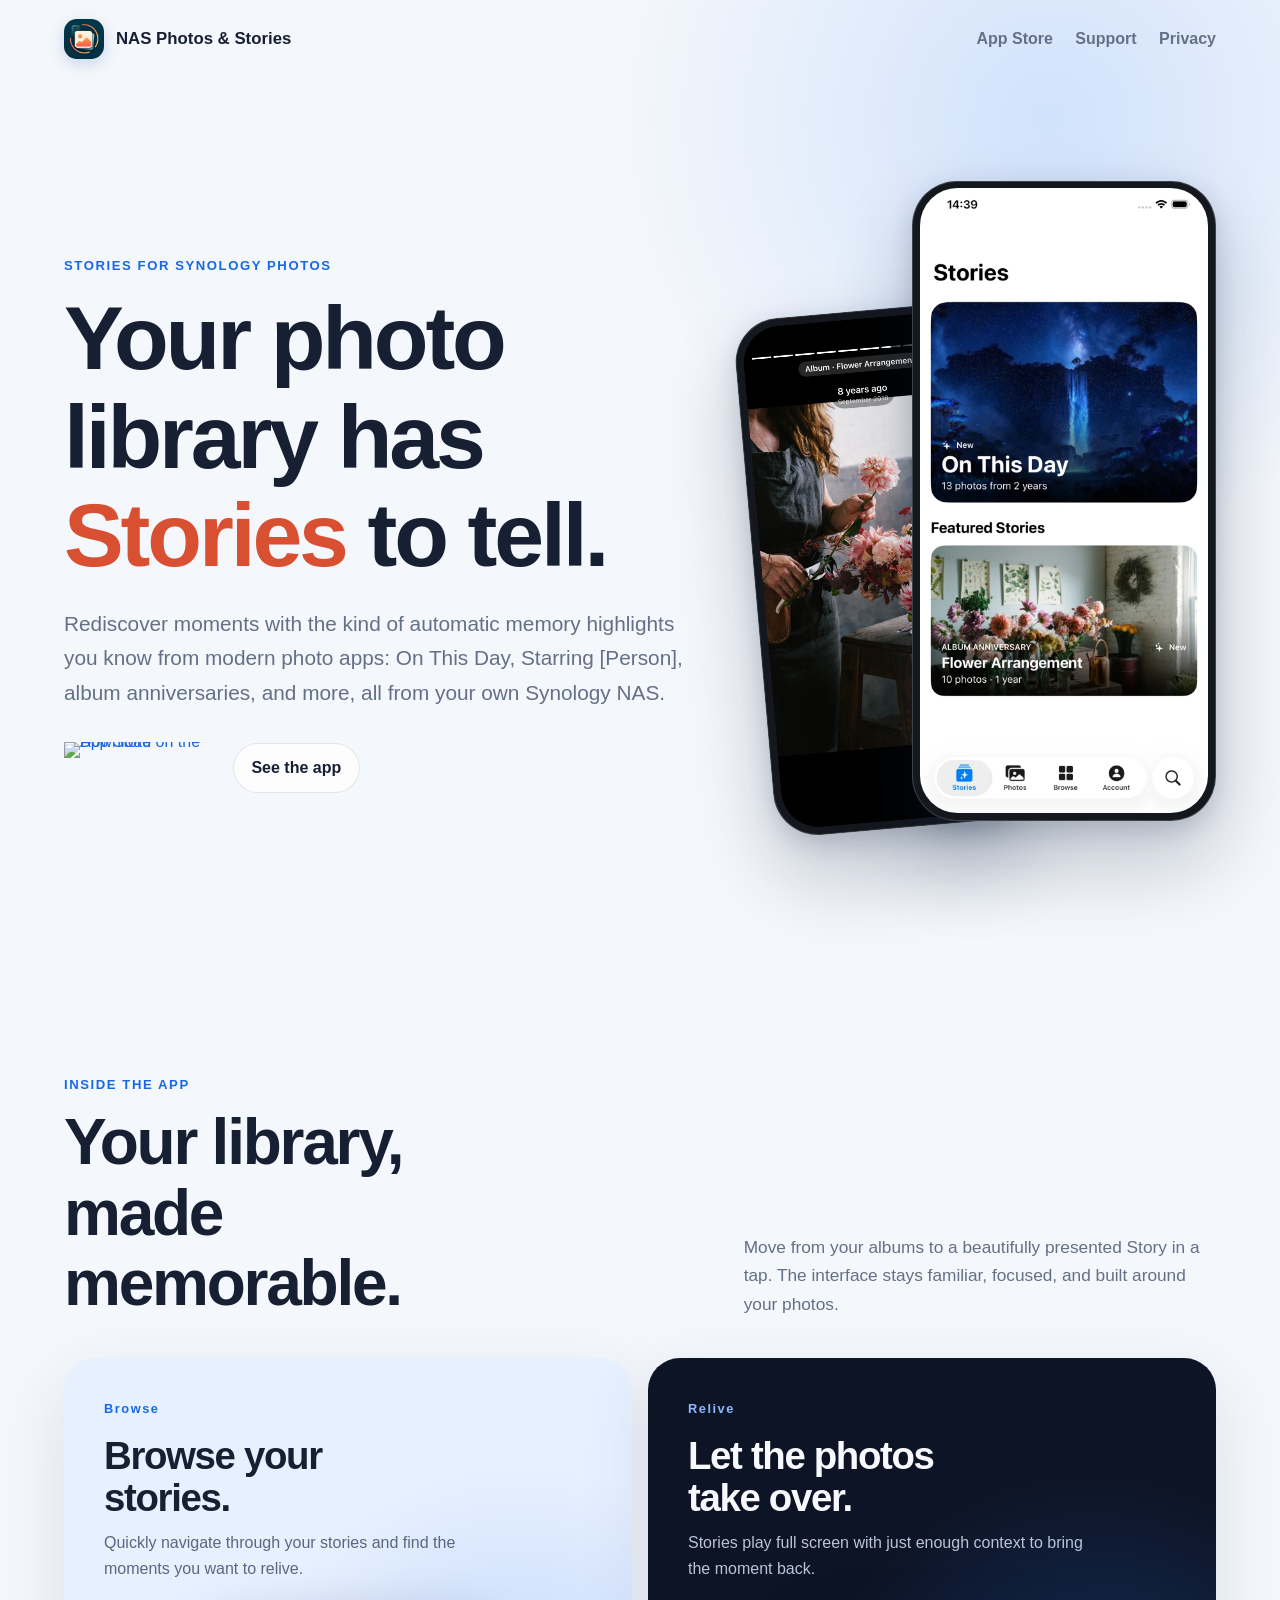
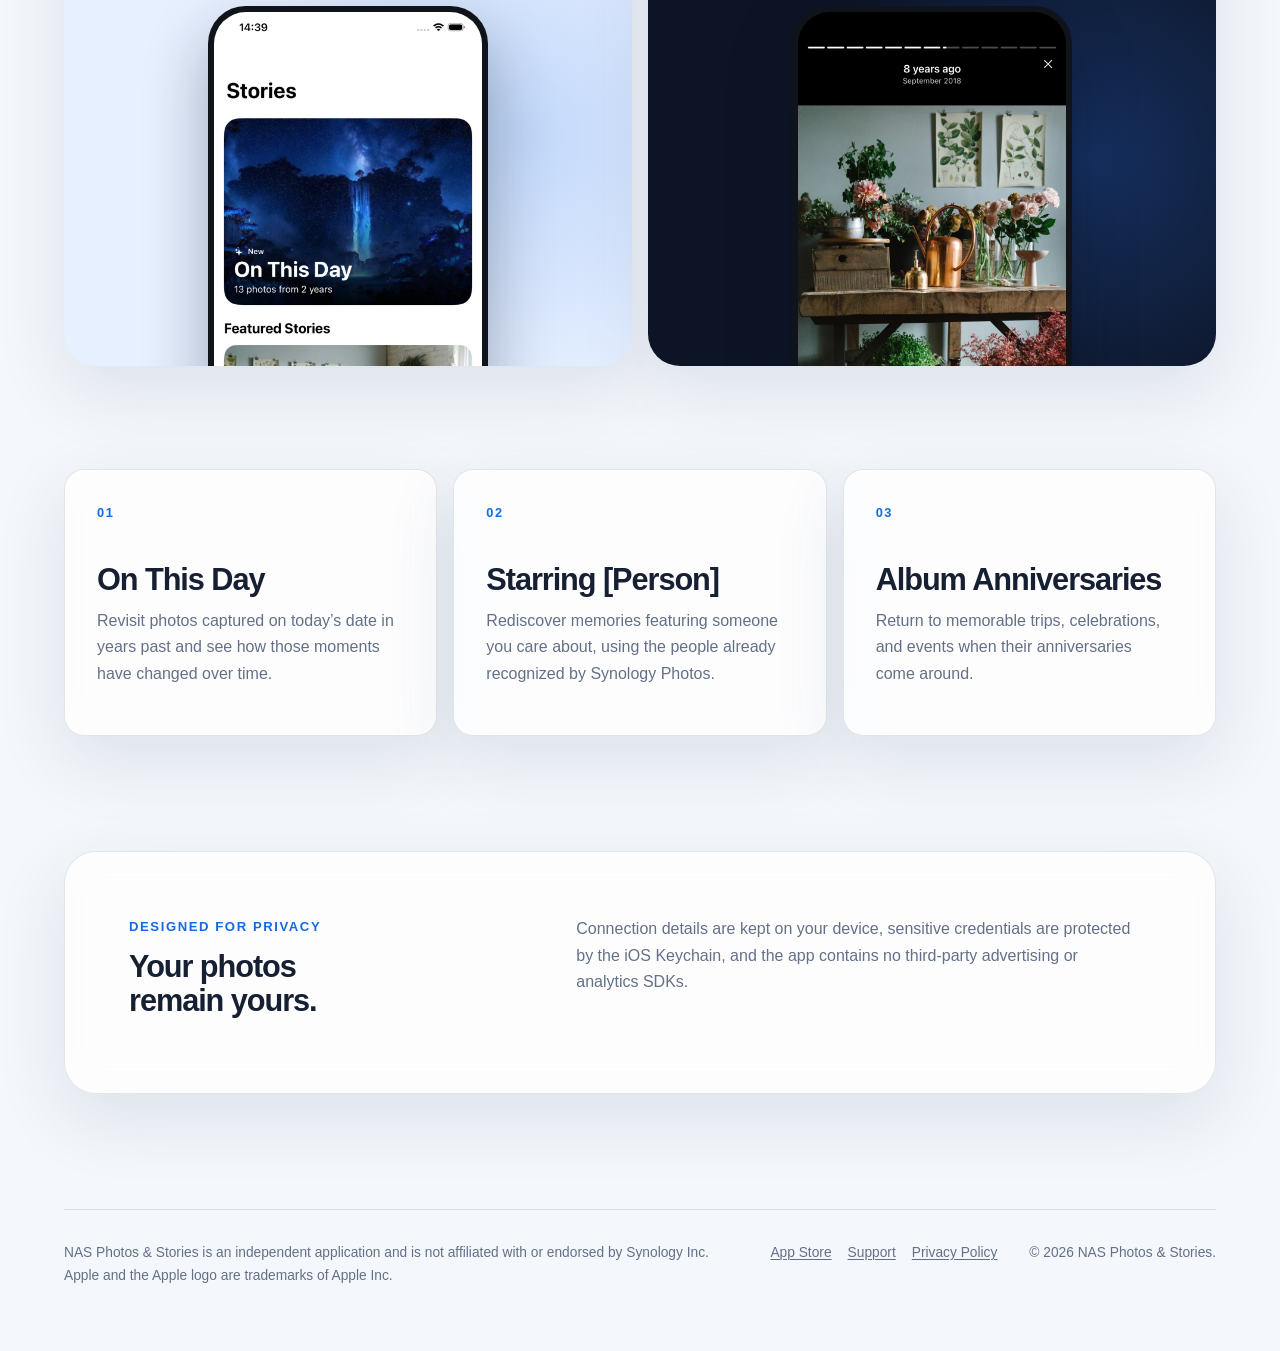
==== commit 7cff2c96: "reddit pixel" ====
--- a/index.html
+++ b/index.html
@@ -70,6 +70,13 @@
       ]
     }
   </script>
+
+  <!-- Reddit Pixel -->
+  <script>
+  !function(w,d){if(!w.rdt){var p=w.rdt=function(){p.sendEvent?p.sendEvent.apply(p,arguments):p.callQueue.push(arguments)};p.callQueue=[];var t=d.createElement("script");t.src="https://www.redditstatic.com/ads/pixel.js?pixel_id=a2_jrno8rvgm4w2",t.async=!0;var s=d.getElementsByTagName("script")[0];s.parentNode.insertBefore(t,s)}}(window,document);rdt('init','a2_jrno8rvgm4w2');rdt('track', 'PageVisit');
+  </script>
+  <!-- DO NOT MODIFY UNLESS TO REPLACE A USER IDENTIFIER -->
+  <!-- End Reddit Pixel -->
 </head>
 <body>
   <a class="skip-link" href="#main">Skip to content</a>
